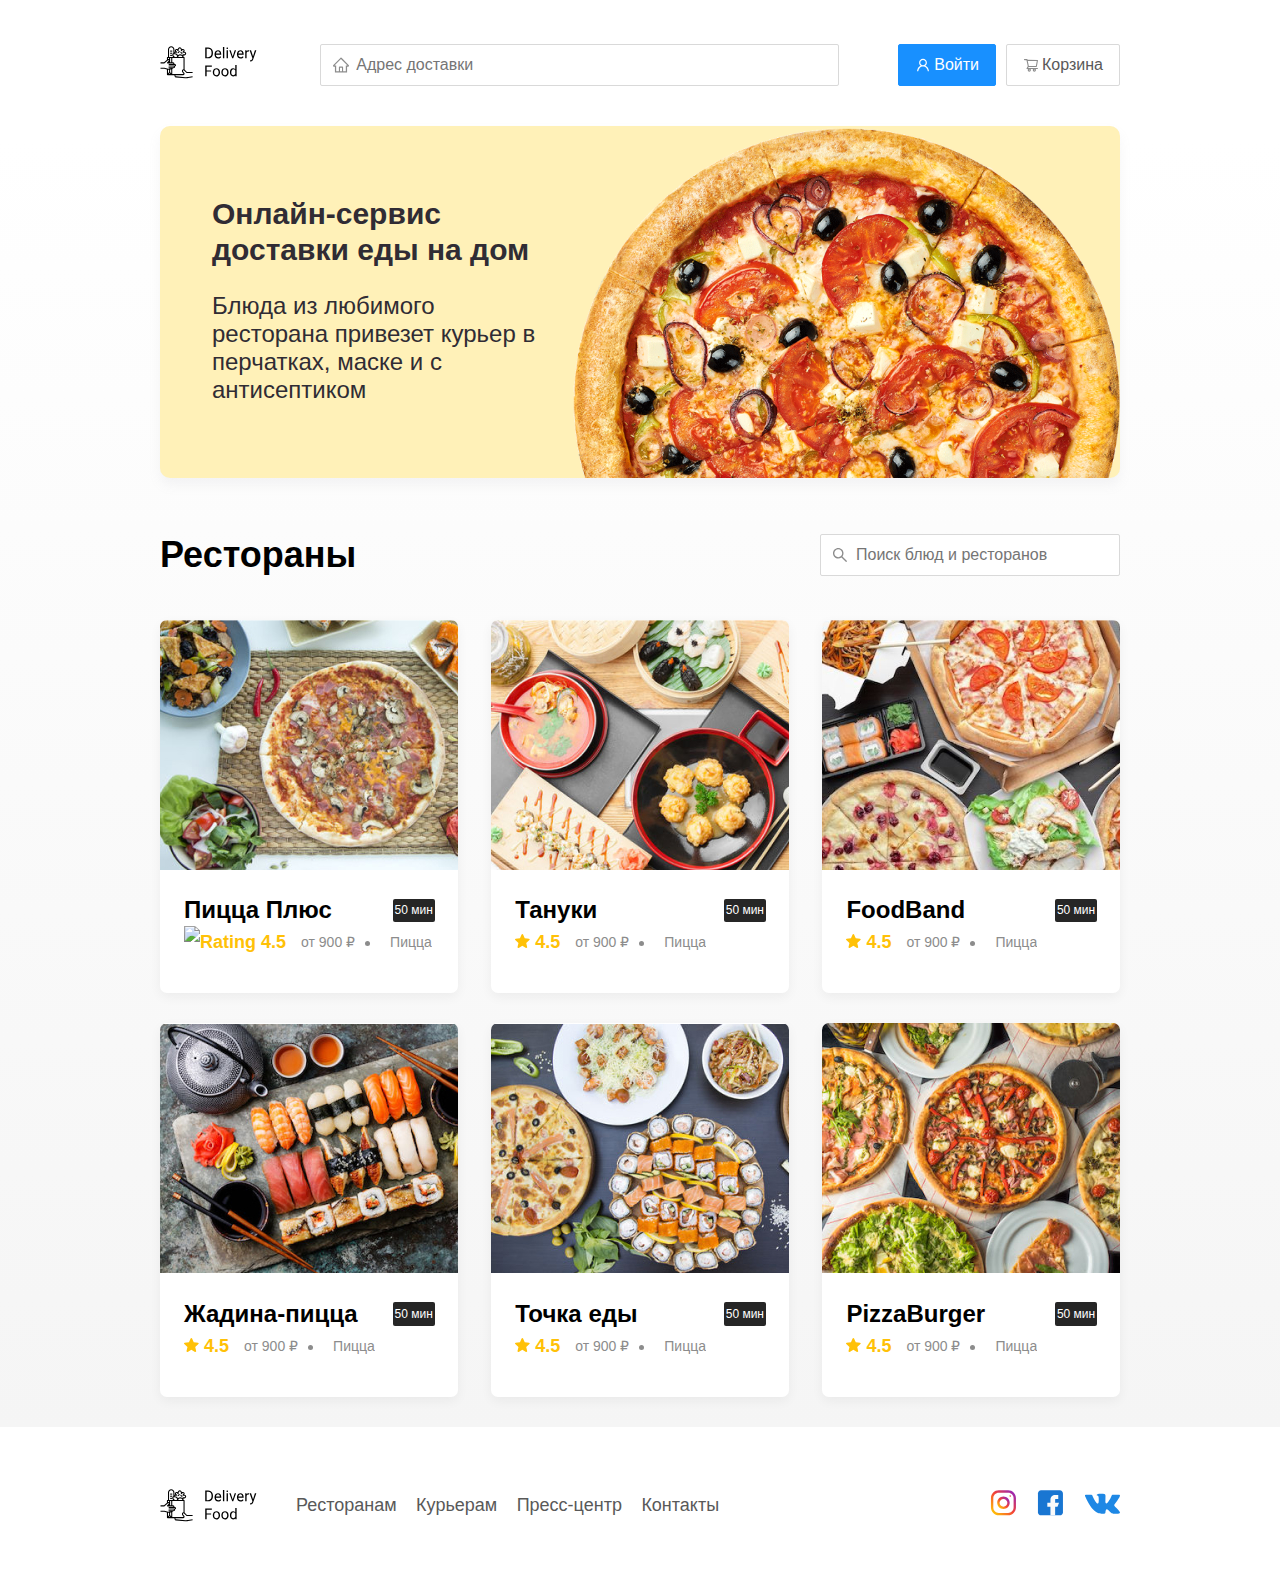
==== index.html @ 2b256a7d "Add files via upload" ====
<!DOCTYPE html>
<html lang="ru">
<head>
    <meta charset="UTF-8">
    <meta name="viewport" content="width=device-width, initial-scale=1.0">
    <title>Delivery Food - доставка еды на дом</title>
    <link rel="stylesheet" href="css/normalize.css">
    <link rel="stylesheet" href="css/style.css">
    <link
    href="<link href="https://fonts.googleapis.com/css2?family=Roboto:wght@400;700&display=swap" rel="stylesheet">
</head>
<body>
   <div class="container">
       <header class="header">
           <!-- Логотип -->
           <a href="index.html" class="logo"><img src="img\logo.svg" alt="Logo"></a>
           <input type="text" class="input input-address" placeholder="Адрес доставки">
           <!-- Кнопки  -->
           <div class="buttons">
                <button class="button button-primary"> 
                    <img src="img/user.svg" alt="Пользователь" class="button-icon">
                   <span class="button-text">Войти</span>
                </button>
               <button class="button button-second">
                   <img src="img/buy.svg" alt="Корзина" class="button-icon">
                   <span class="button-text">Корзина</span>
               </button>
       </header>
   </div>
   <!-- /.container -->
   <div class="main">
       <div class="container">
           <section class="promo">
               <h1 class="promo-title">Онлайн-сервис <br /> доставки еды на дом</h1>
               <p class="promo-text"> Блюда из любимого ресторана привезет курьер в перчатках,
                   маске и с антисептиком</p>
           </section>
           <section class="restairants">
               <div class="section-heading">
                   <h2 class="section-title">Рестораны</h2>
                   <input type="text" class="input input-search" placeholder="Поиск блюд и ресторанов">
               </div>
               <div class="cards">
                   <a href="restaurant.html" class="card">
                       <img src="img/pizzaplus.jpg" alt="Pizza plus" class="card-image">
                       <div class="card-text">
                           <div class="card-heading">
                               <h3 class="card-title">Пицца Плюс</h3>
                               <span class="card-tag tag">50 мин</span>
                           </div>
                           <!-- /.card-heading -->
                           <div class="card-info">
                               <div class="card-rating">
                                   <img src="..img/rating.svg" alt="Rating"> 4.5
                               </div>
                               <div class="card-price">от 900 ₽</div>
                               <div class="card-category">Пицца</div>
                           </div>
                           <!-- /.card-info -->
                       </div>
                       <!-- /.card-text -->
                   </a>
                   <!-- /.card -->
                   <a href="restaurant.html" class="card">
                       <img src="img/Tanuki.jpg" alt="Tanuki" class="card-image">
                       <div class="card-text">
                           <div class="card-heading">
                               <h3 class="card-title">Тануки</h3>
                               <span class="card-tag tag">50 мин</span>
                           </div>
                           <!-- /.card-heading -->
                           <div class="card-info">
                               <div class="card-rating">
                                   <img src="img/rating.svg" alt="Rating"> 4.5
                               </div>
                               <div class="card-price">от 900 ₽</div>
                               <div class="card-category">Пицца</div>
                           </div>
                           <!-- /.card-info -->
                       </div>
                       <!-- /.card-text -->
                   </a>
                   <!-- /.card -->
                   <a href="restaurant.html" class="card">
                       <img src="img/FoodBand.jpg" alt="FoodBand" class="card-image">
                       <div class="card-text">
                           <div class="card-heading">
                               <h3 class="card-title">FoodBand</h3>
                               <span class="card-tag tag">50 мин</span>
                           </div>
                           <!-- /.card-heading -->
                           <div class="card-info">
                               <div class="card-rating"><img src="img/rating.svg" alt="Rating"> 4.5</div>
                               <div class="card-price">от 900 ₽</div>
                               <div class="card-category">Пицца</div>
                           </div>
                           <!-- /.card-info -->
                       </div>
                       <!-- /.card-text -->
                   </a>
                   <!-- /.card -->
                   <a href="restaurant.html" class="card">
                       <img src="img/Jadina-Pizza.jpg" alt="Jadina-Pizza" class="card-image">
                       <div class="card-text">
                           <div class="card-heading">
                               <h3 class="card-title">Жадина-пицца</h3>
                               <span class="card-tag tag">50 мин</span>
                           </div>
                           <!-- /.card-heading -->
                           <div class="card-info">
                               <div class="card-rating"><img src="img/rating.svg" alt="Rating"> 4.5</div>
                               <div class="card-price">от 900 ₽</div>
                               <div class="card-category">Пицца</div>
                           </div>
                           <!-- /.card-info -->
                       </div>
                       <!-- /.card-text -->
                   </a>
                   <!-- /.card -->
                   <a href="restaurant.html" class="card">
                       <img src="img/Tochka-Edi.jpg" alt="Tochka Edi" class="card-image">
                       <div class="card-text">
                           <div class="card-heading">
                               <h3 class="card-title">Точка еды</h3>
                               <span class="card-tag tag">50 мин</span>
                           </div>
                           <!-- /.card-heading -->
                           <div class="card-info">
                               <div class="card-rating"><img src="img/rating.svg" alt="Rating"> 4.5</div>
                               <div class="card-price">от 900 ₽</div>
                               <div class="card-category">Пицца</div>
                           </div>
                           <!-- /.card-info -->
                       </div>
                       <!-- /.card-text -->
                   </a>
                   <!-- /.card -->
                   <a href="restaurant.html" class="card">
                       <img src="img/PizzaBurger.jpg" alt="PizzaBurger" class="card-image">
                       <div class="card-text">
                           <div class="card-heading">
                               <h3 class="card-title">PizzaBurger</h3>
                               <span class="card-tag tag">50 мин</span>
                           </div>
                           <!-- /.card-heading -->
                           <div class="card-info">
                               <div class="card-rating"><img src="img/rating.svg" alt="Rating"> 4.5</div>
                               <div class="card-price">от 900 ₽</div>
                               <div class="card-category">Пицца</div>
                           </div>
                           <!-- /.card-info -->
                       </div>
                       <!-- /.card-text -->
                   </a>
                   <!-- /.card -->
               </div>
               <!-- /.cards -->
           </section>
       </div>
       <!-- /.container -->
   </div>
   <!-- /.main -->
   <footer class="footer">
       <div class="container">
                <div class="footer-block">
                    <img src="img/logo.svg" alt="logo" class="logo footer-logo">
                    <nav class="footer-nav">
                        <a href="#" class="footer-link">Ресторанам</a>
                        <a href="#" class="footer-link">Курьерам</a>
                        <a href="#" class="footer-link">Пресс-центр</a>
                        <a href="#" class="footer-link">Контакты</a>
                    </nav>
                    <div class="social-links">
                        <a href="" class="social-link"><img src="img/instagram.svg" alt="instagram"></a>
                        <a href="" class="social-link"><img src="img/facebook.svg"" alt="facebook"></a>
                        <a href="" class="social-link"><img src="img/vk.svg"" alt="Vkontakte"></a>
                    </div>
                </div>
            </div>
       </div>
   </footer>
</body>
</html>
---- css/style.css ----
/* Для всех элементов верстки */
* {
    box-sizing: border-box;
}
body {
    font-family: 'Roboto', sans-serif;
    padding-top: 44px;
}
/* Контейнер для всех объектов */
.container {
    max-width: 1200px;
    margin: auto;
}

/* Шапка сайта (Лого, поиск, кнопки входа и корзины) */
.header {
    display: flex;
    align-items: center;
    justify-content: space-between;
    margin-bottom: 40px;
}
/* Общие свойства для поисковых строк */
.input {
    background: #FFFFFF;
    border: 1px solid #D9D9D9;
    border-radius: 2px;
    font-size: 16px;
    line-height: 24px;
    padding: 8px;
    padding-left: 35px;
    background-repeat: no-repeat;
    background-position: left 11px center
}
/* Разметка строки поиска */
.input-address {
    flex: 0.8;
    background-image: url(../img/home.svg);
}
.input-search {
    width: 300px;
    background-image: url(../img/search.svg);
    margin-left: auto;
}
/* FlexBox для выравнивая кнопок */
.buttons {
    display: flex;
    align-items: center;
}
/* Общая разметка для обеих кнопок */
.button {
    display: flex;
    align-items: center;
    padding: 8px 16px;
    background: #FFFFFF;
    border: 1px solid #D9D9D9;
    box-sizing: border-box;
    box-shadow: 0px 0px 2px rgba(0, 0, 0, 0.0015);
    border-radius: 2px;
    color: #595959;
    font-size: 16px;
    line-height: 24px;
}
/* Разметка кнопки "Войти" */
.button-primary {
    background: #1890FF;
    border-radius: 2px;
    border: 1px solid #1890FF;
    color: #FFFFFF;
    margin-right: 10px;
}
/* Отступ иконки входа от текста */
.button-icon {
    margin-right: 3px;
}
/* Размещение рекламной записи и выставление настроек */
.promo {
    box-shadow: 0px 7px 12px rgba(158, 158, 163, 0.1);
    background: #FFF1B8 url(../img/promo-pic.png) no-repeat top -5px right -147px / 835px;
    border-radius: 10px;
    padding: 68px 70px;
    margin-bottom: 56px;
}
/* Заголовок в рекламной записи */
.promo-title {
    font-size: 39px;
    line-height: 46px;
    color: #302C34;
}
/* Текст рекламной записи */
.promo-text {
   max-width: 538px;
   font-size: 24px;
   line-height: 28px;

   color: #302C34;
}
/* Позиционирование заголовка и строки поиска */
.section-heading {
    display: flex;
    align-items: center;
    margin-bottom: 44px;
}
/* Заголовок раздела "Рестораны" */
.section-title {
    font-style: normal;
    font-weight: bold;
    font-size: 36px;
    line-height: 42px;
    color: #000000;
    margin: 0;
    margin-right: 30px;
}
/* Позиционирование всех возможных ресторанов */
.cards {
    display: flex;
    align-items: flex-start;
    flex-wrap: wrap;
    justify-content: space-between;
}
/* Настройка оформления каждоый рестораны */
.card {
   background: #FFFFFF;
   box-shadow: 0px 4px 12px rgba(0, 0, 0, 0.05);
   border-radius: 7px;
   overflow: hidden;
   margin-bottom: 30px;
   flex-basis: 31%;
   text-decoration: none;
}
/* Внешний вид картинки ресторана */
.card-image {
    width: 384px;
    height: 250px;
    object-fit: cover;
}
/* Отступы для блока всех подписей ресторана */
.card-text {
    padding: 20px 23px 35px 24px;
}
/* Позиционирование Названия ресторана и спец. тэга */
.card-heading {
    display: flex;
    align-items: center;
    justify-content: space-between;
}
/* Внешний вид Названия ресторана */
.card-title {
    margin: 0;
    font-style: normal;
    font-weight: bold;
    font-size: 24px;
    line-height: 32px;
    color: #000000;
}
.card-title-reg {
    font-weight: normal;
}
/* Внешний вид спец. тэга */
.card-tag {
    font-style: normal;
    font-weight: normal;
    font-size: 12px;
    line-height: 20px;
    color: #FFFFFF;
    background: #262626;
    border-radius: 2px;
    padding: 1.8px;
}
/* Позиционирование информации о ресторане */
.card-info {
    display: flex;
    align-items: center;
    flex-wrap: wrap;
}
/* Внешний вид и позиционирование рейтинга */
.card-rating {
    margin-right: 26px;
    font-style: normal;
    font-weight: bold;
    font-size: 18px;
    line-height: 32px;
    color: #FFC107;
}
/* Внешний вид надписей: "цена", "категория" */
.card-price, .card-category {
    font-weight: normal;
    font-size: 18px;
    line-height: 32px;
    color: #8C8C8C;
}
/* Позиционирование надписи "Категория" */
.card-category {
    margin-left: 10px;
}
/* Позиционирование напдиси "Цена" */
.card-price {
    margin-right: 10px;
}
.card-ingredients {
    margin-left: 0;
    color: #8C8C8C;
    font-size: 18px;
    line-height: 21px;
    margin-top: 10px;
    text-overflow: ellipsis;
    overflow: hidden;
}
.button-card-image {
    padding-left: 5px;
}
.card-buttons {
    margin-top: 25px;
}
.card-category {
    text-overflow: ellipsis;
    overflow: hidden;
    white-space: nowrap;
    max-width: 150px;

}
.card-price-bold {
    font-weight: bold;
    font-size: 20px;
    line-height: 32px;
    margin-left: 32px;
}
.card-buttons {
    display: flex;
    align-items: center;
}
/* Создание псевдоэлемента "Точка" */
.card-price:after {
    content: "";
    width: 5px;
    height: 5px;
    background-color: #8C8C8C;
    display: inline-block;
    vertical-align: middle;
    border-radius: 50%;
    margin-left: 10px;
}
.main {
    background: linear-gradient(180deg, rgba(245, 245, 245, 0) 1.04%, #F5F5F5 100%);
}
.footer-block {
    display: flex;
    align-items: center;
    justify-content: space-between;
}
.footer {
    padding-top: 60px;
    padding-bottom: 60px;
}
.footer-link {
    color: #595959;
    text-decoration: none;
    font-style: normal;
    font-weight: normal;
    font-size: 18px;
    line-height: 21px;
}
.footer-link:not(:last-child) {
    margin-right: 15px;
}
.footer-nav {
    margin-left: 35px;
    margin-right: auto;
}
.social-links {
    display: flex;
    align-items: center;
    justify-content: space-between;
}
.social-link:not(:last-child) {
    margin-right: 21px;
}
.modal-header {
    display: flex;
    align-items: center;
    justify-content: space-between;
    margin-bottom: 45px;
}
.modal {
    position: fixed;
    left: 0;
    top: 0;
    width: 100%;
    height: 100%;
    background: rgba(0, 0, 0, 0.4);
    display: none;
}
 .is-open { 
     display: flex; 
 } 
.modal-dialog {
    max-width: 780px;
    width: 95%;
    background: #FFFFFF;
    border-radius: 5px;
    margin: auto;
    padding: 40px 45px 0px 45px;
}
.modal-title {
    font-weight: bold;
    font-size: 36px;
    line-height: 42px;
    margin:0;
}
.button-close {
    /* background-image: url(/img/close.svg); */
    font-size: 36px;
    border: none;
    background-color: transparent;
}
.modal-body {
    margin-bottom: 52px;
}
.food-row {
    display: flex;
    align-items: flex-start;
    justify-content: space-between;
    padding-bottom: 8px;
    border-bottom: 1px solid #D9D9D9;
   margin-bottom: 15px;;
}
.food-price {
    margin-left:auto;
    margin-right: 47px;
}
.food-name {
    font-style: normal;
    font-weight: normal;
    font-size: 18px;
    line-height: 32px;
}
.food-price {
    font-style: normal;
    font-weight: bold;
    font-size: 20px;
    line-height: 32px;
}
.counter {
    font-style: normal;
    font-weight: normal;
    font-size: 16px;
    line-height: 24px;
    margin-left: 10px;
    margin-right: 10px;
}
.food-counter {
    display: flex;
    align-items: center;
}
.counter-button {
    width: 39px;
    height: 32px;
    background: #FFFFFF;
    border: 1px solid #40A9FF;
    box-sizing: border-box;
    border-radius: 2px;
    display: flex;
    align-items: center;
    justify-content: center;
    font-weight: normal;
    font-size: 14px;
    line-height: 22px;
    color: #40A9FF;
}
.modal-footer {
    display: flex;
    align-items: center;
    justify-content: space-between;
    margin-bottom: 42px;
}
.pricetag {
    width: 106px;
    height: 53px;
    background: #262626;
    border-radius: 5px;
    font-style: normal;
    font-weight: bold;
    font-size: 20px;
    line-height: 23px;
    color: #FAFAFA;
    text-align: center;
    padding: 15px 20px;
}
@media (max-width: 1300px) {
    .container {
        max-width: 960px;
    }
    .promo {
        background-position: center 50px right -140px;
        background-size: 840px;
        padding: 50px 52px;
    }
    .promo-text {
        max-width: 340px;
    }
    .promo-title {
        font-size: 30px;
        line-height: 36px;
    }
    .card-rating {
        margin-right: 15px;
    }
    .card-category, .card-price {
        font-size: 14px;
    }
}
@media (max-width: 992px){
    .container {
        max-width: 700px;
    }
    .promo {
        padding: 30px;
        background-position: center 50px right -190px;
        background-size: 600px;
    }
    .promo-text {
        max-width: 270px;
    }
    .promo-title {
        font-size: 26px;
        line-height: 30px;
    }
    .card {
        flex-basis: 49%;
    }
    .footer-link {
        font-size: 15px;
    }
}
@media (max-width: 768px) {
    .container {
        max-width: 540px;
    }
    .card .card-rating {
        flex-basis: 100%;
    }
    .card-info {
        flex-wrap: wrap;
    }
    .card-title {
        font-size:18px;
    }
    .promo {
        background-image: none;
    }
    .promo-text {
        max-width: 400px;
    }
    .promo-title {
        font-size: 26px;
        line-height: 30px;
    }
    .header {
        flex-wrap: wrap;
    }
    .input-address {
        order: 5;
        margin-top: 15px;
        flex: 1;
    }
    .section-title {
        font-size: 20px;
    }
    .card {
        flex-basis: 100%;
    }
    .card-image {
        width: 100%;
    }
    .footer-block {
        align-items: flex-start;
    }
   .footer-nav {
       order: 0;
       margin-left: 0;
       margin-right: 0;
       display: flex;
       flex-direction: column;
   }
    .footer-logo {
        order: 1;
        margin-right: 20px;
    }
    .social-links {
        order:2;
    }
    .footer {
        padding: 30px;
    }
}
@media (max-width: 578px) {
    .container {
        width: 90%;
    }
    .footer-link {
        font-size: 10px;
    }
    .section-title {
        font-size: 20px;
    }
    .card {
        flex-basis: 100%;
    }
}
@media (max-width: 480px) {
    .button-icon {
        margin-: 0;
    }
    .button {
        min-height: 40px;
    }
    .button-text {
        display: none;
    }
    .promo {
        padding: 15px;
    }
    .section-heading {
        flex-wrap: wrap;
    }
    .footer-block {
        flex-wrap: wrap;
        flex-direction: column;
        align-items: center;
    }
    .footer-logo {
        order: 0;
        margin-bottom: 20px;
    }
    .footer-nav {
        margin-bottom: 20px;
        text-align: center;
    }
    .footer-link:not(:last-child) {
        margin-right: 0;
    }

}
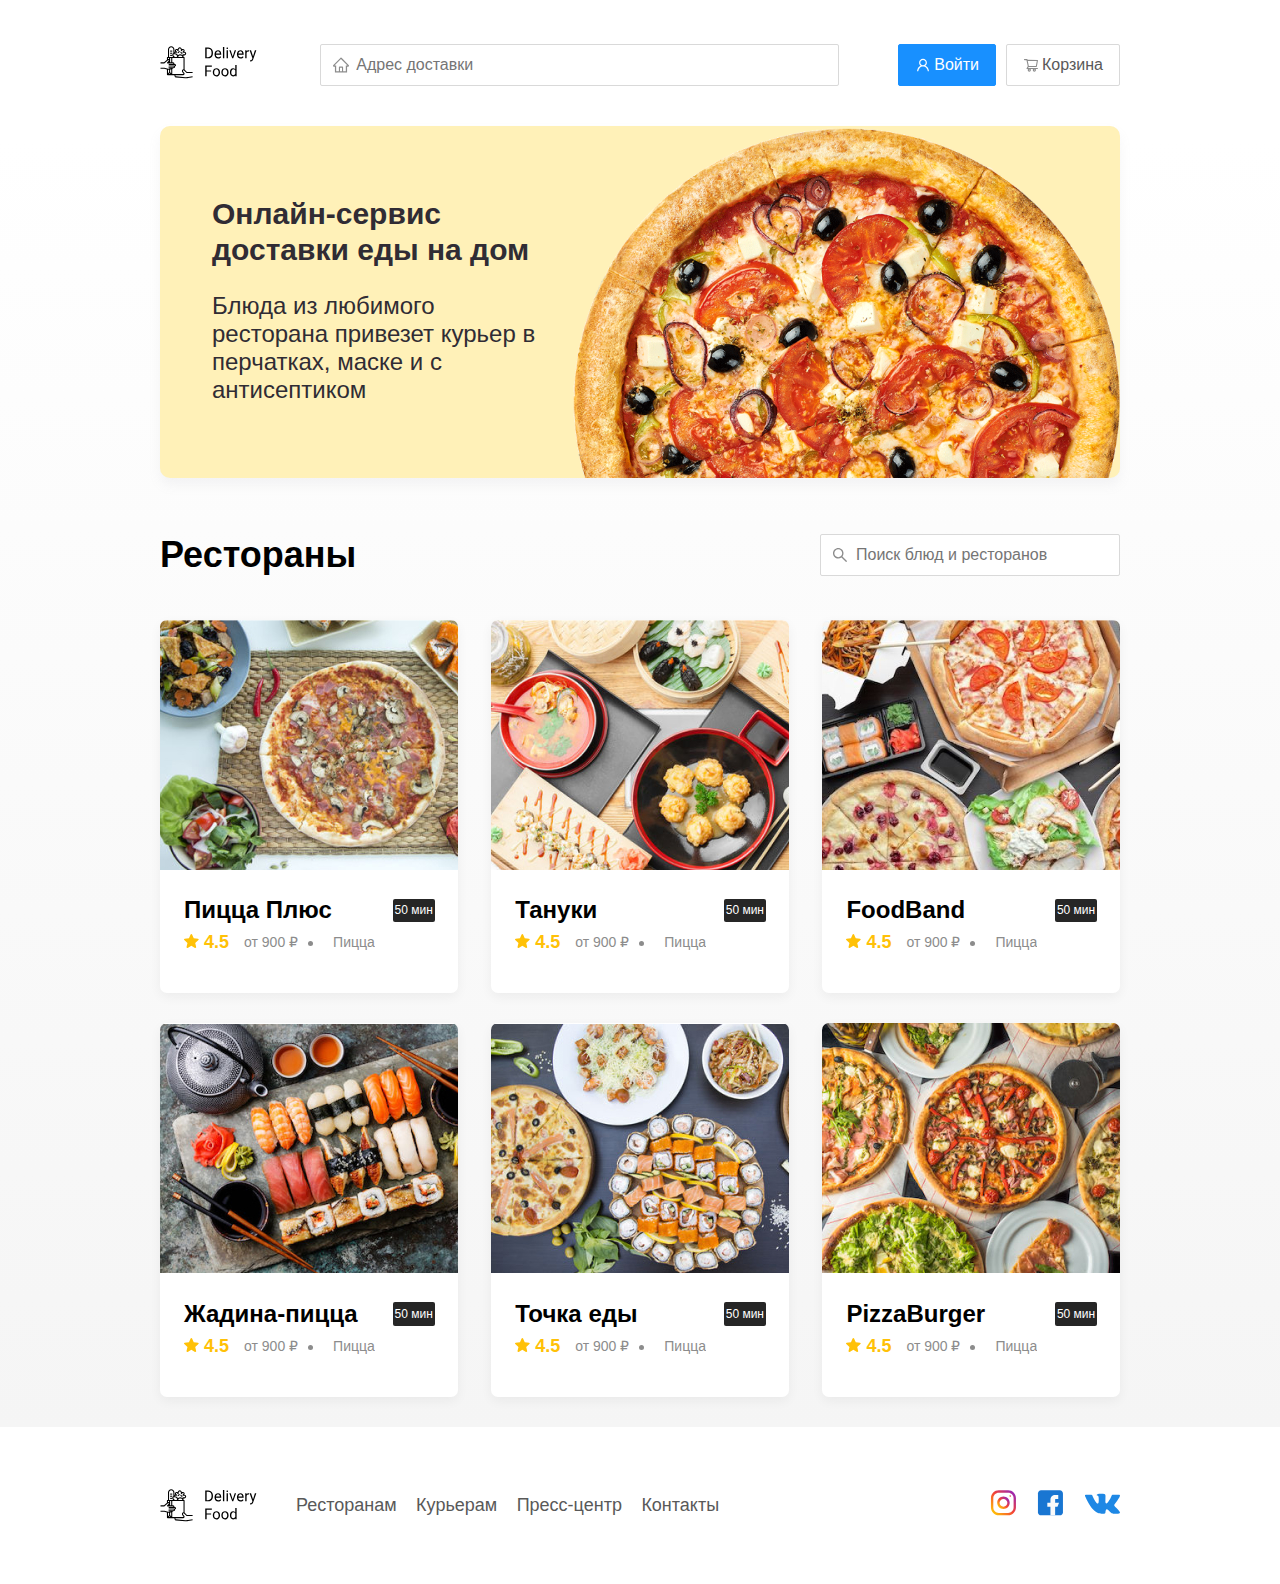
==== commit 64cecf55: "Add files via upload" ====
--- a/index.html
+++ b/index.html
@@ -51,7 +51,7 @@
                            <!-- /.card-heading -->
                            <div class="card-info">
                                <div class="card-rating">
-                                   <img src="..img/rating.svg" alt="Rating"> 4.5
+                                   <img src="img/rating.svg" alt="Rating"> 4.5
                                </div>
                                <div class="card-price">от 900 ₽</div>
                                <div class="card-category">Пицца</div>
